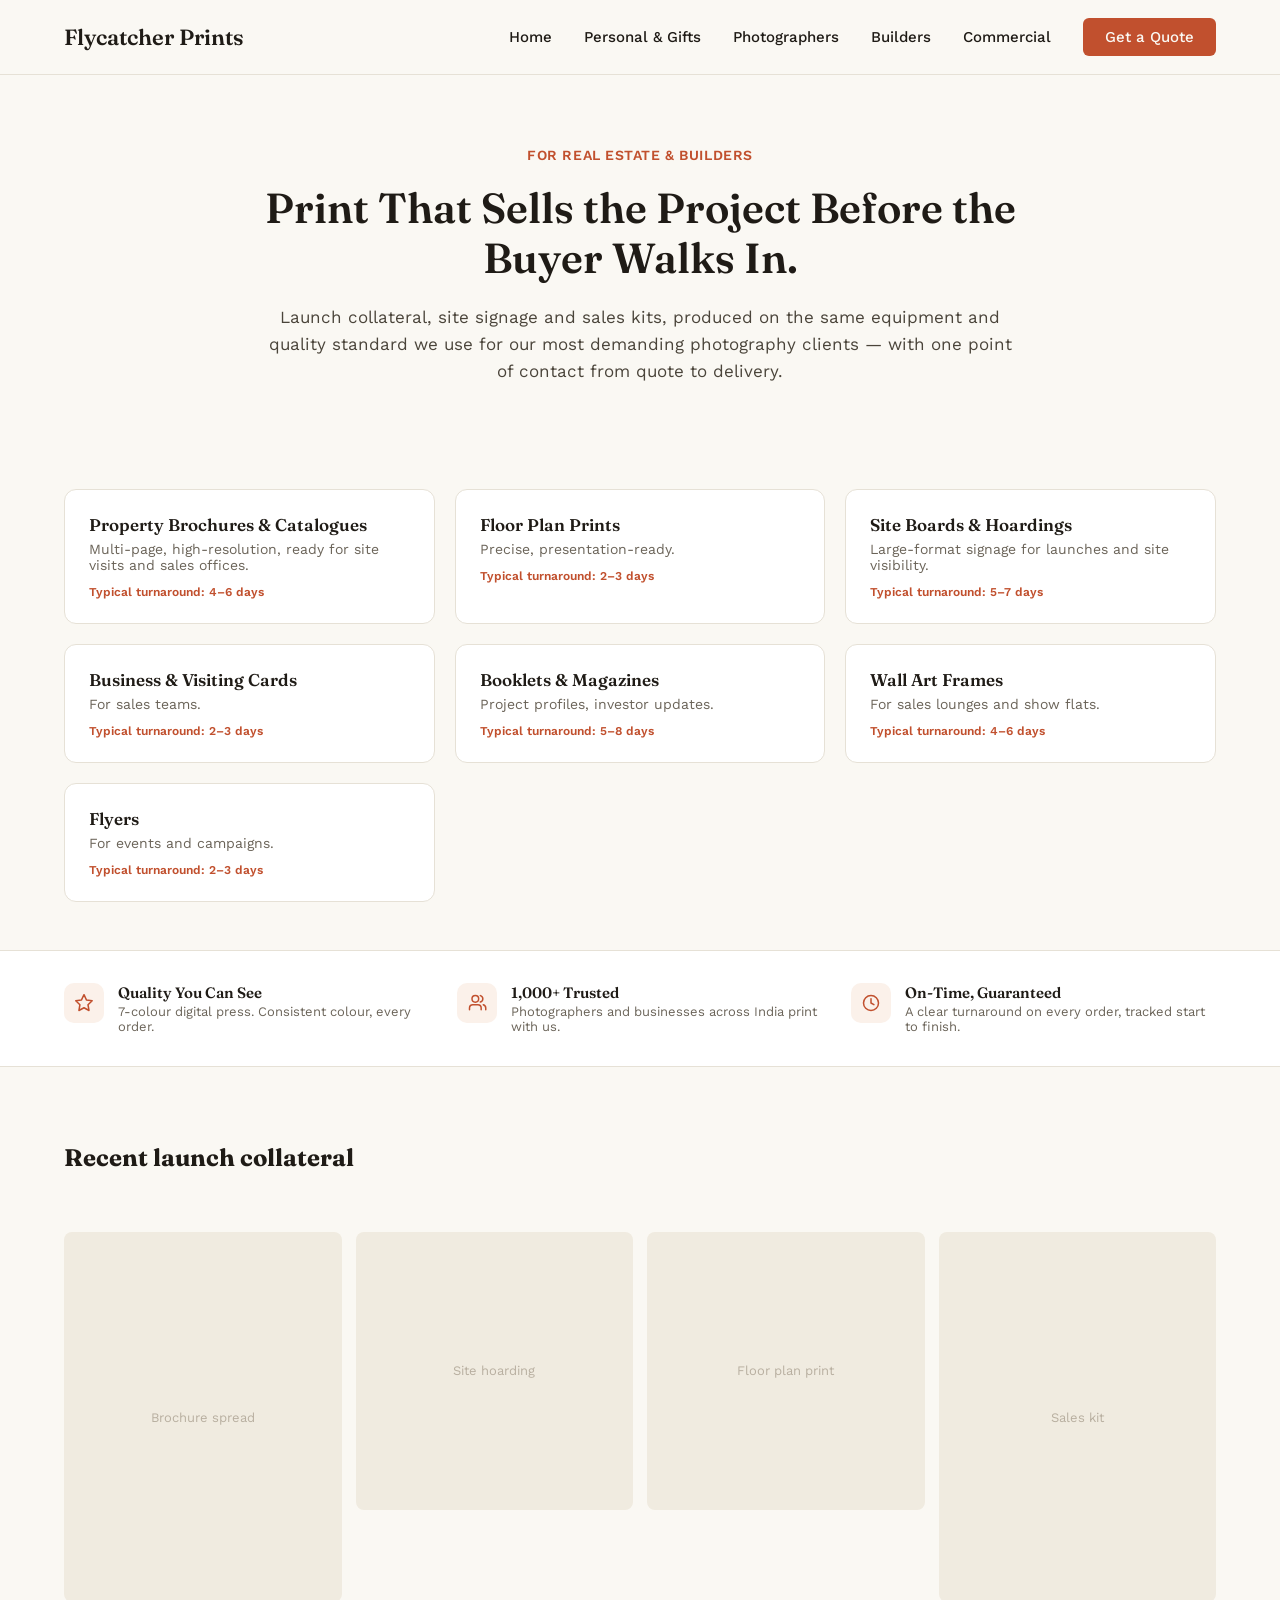
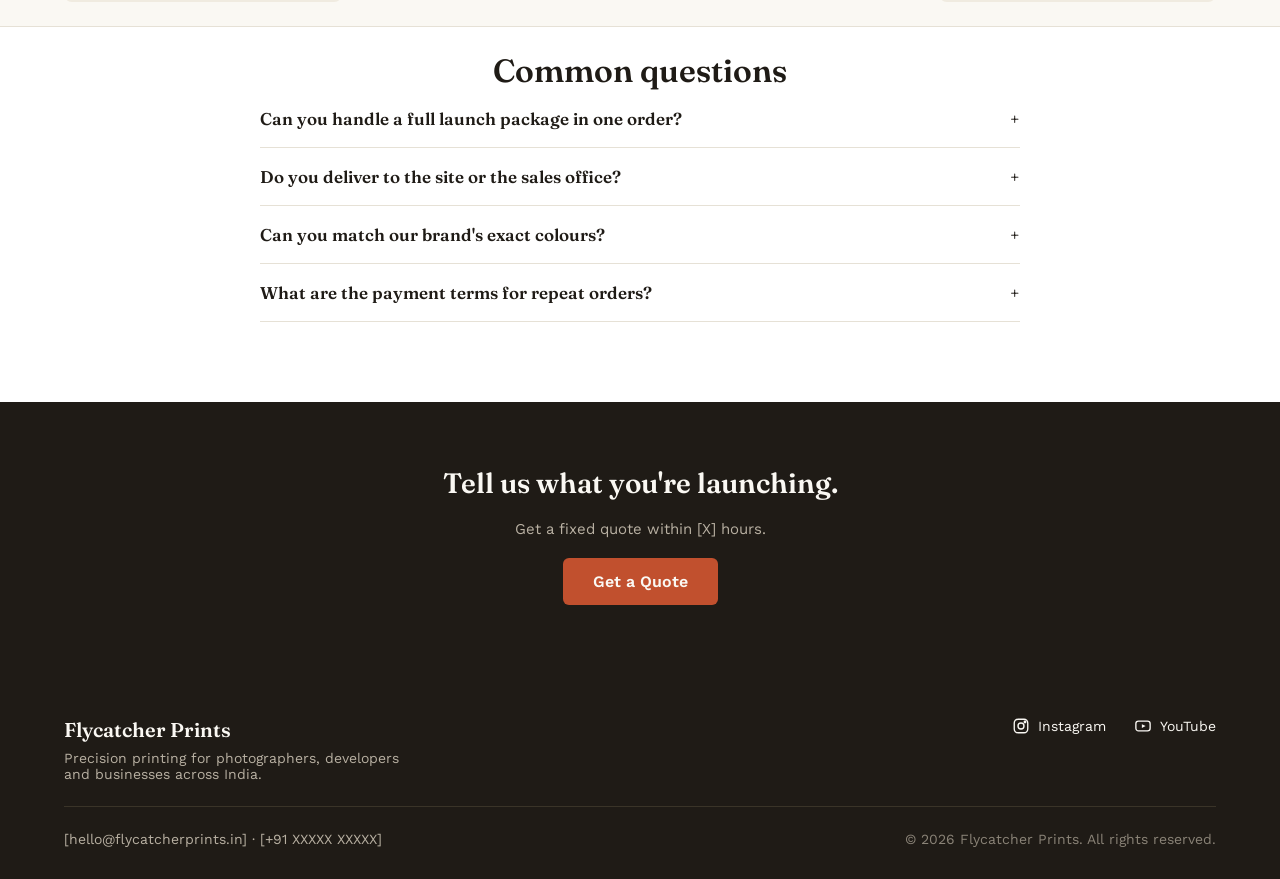
==== builders.html @ 0218ae72 "Initial commit: Flycatcher Prints website (static HTML/CSS/JS)" ====
<!doctype html>
<html lang="en">
<head>
<meta charset="utf-8">
<meta name="viewport" content="width=device-width, initial-scale=1">
<title>Flycatcher Prints — For Real Estate &amp; Builders</title>
<link rel="stylesheet" href="styles.css">
</head>
<body>

<header class="site-header">
  <a href="index.html" class="logo">Flycatcher Prints</a>
  <nav class="nav">
    <a href="index.html">Home</a>
    <a href="personal.html">Personal &amp; Gifts</a>
    <a href="photographers.html">Photographers</a>
    <a href="builders.html">Builders</a>
    <a href="commercial.html">Commercial</a>
    <a href="quote.html" class="cta">Get a Quote</a>
  </nav>
</header>

<section class="page-hero">
  <div class="page-hero-inner">
    <div class="eyebrow">For Real Estate &amp; Builders</div>
    <h1 class="display">Print That Sells the Project Before the Buyer Walks In.</h1>
    <p>Launch collateral, site signage and sales kits, produced on the same equipment and quality standard we use for our most demanding photography clients — with one point of contact from quote to delivery.</p>
  </div>
</section>

<section class="section-tight">
  <div class="item-grid" style="max-width:1160px;width:100%;">
    <div class="item"><div class="item-title display">Property Brochures &amp; Catalogues</div><div class="item-desc">Multi-page, high-resolution, ready for site visits and sales offices.</div><div class="item-turn">Typical turnaround: 4–6 days</div></div>
    <div class="item"><div class="item-title display">Floor Plan Prints</div><div class="item-desc">Precise, presentation-ready.</div><div class="item-turn">Typical turnaround: 2–3 days</div></div>
    <div class="item"><div class="item-title display">Site Boards &amp; Hoardings</div><div class="item-desc">Large-format signage for launches and site visibility.</div><div class="item-turn">Typical turnaround: 5–7 days</div></div>
    <div class="item"><div class="item-title display">Business &amp; Visiting Cards</div><div class="item-desc">For sales teams.</div><div class="item-turn">Typical turnaround: 2–3 days</div></div>
    <div class="item"><div class="item-title display">Booklets &amp; Magazines</div><div class="item-desc">Project profiles, investor updates.</div><div class="item-turn">Typical turnaround: 5–8 days</div></div>
    <div class="item"><div class="item-title display">Wall Art Frames</div><div class="item-desc">For sales lounges and show flats.</div><div class="item-turn">Typical turnaround: 4–6 days</div></div>
    <div class="item"><div class="item-title display">Flyers</div><div class="item-desc">For events and campaigns.</div><div class="item-turn">Typical turnaround: 2–3 days</div></div>
  </div>
</section>

<section class="trust-badges" style="margin-top:24px;">
  <div class="container trust-grid">
    <div class="badge">
      <div class="badge-icon"><svg width="20" height="20" viewBox="0 0 24 24" fill="none" stroke="currentColor" stroke-width="1.8" stroke-linecap="round" stroke-linejoin="round"><path d="M12 2l2.9 6.3 6.9.9-5 4.9 1.2 6.9L12 17.7 5.9 21l1.2-6.9-5-4.9 6.9-.9L12 2z"/></svg></div>
      <div><div class="badge-title display">Quality You Can See</div><div class="badge-desc">7-colour digital press. Consistent colour, every order.</div></div>
    </div>
    <div class="badge">
      <div class="badge-icon"><svg width="20" height="20" viewBox="0 0 24 24" fill="none" stroke="currentColor" stroke-width="1.8" stroke-linecap="round" stroke-linejoin="round"><path d="M17 20v-2a4 4 0 0 0-4-4H7a4 4 0 0 0-4 4v2"/><circle cx="10" cy="7" r="4"/><path d="M22.5 20v-2a4 4 0 0 0-3-3.87"/><path d="M16 3.13a4 4 0 0 1 0 7.75"/></svg></div>
      <div><div class="badge-title display">1,000+ Trusted</div><div class="badge-desc">Photographers and businesses across India print with us.</div></div>
    </div>
    <div class="badge">
      <div class="badge-icon"><svg width="20" height="20" viewBox="0 0 24 24" fill="none" stroke="currentColor" stroke-width="1.8" stroke-linecap="round" stroke-linejoin="round"><circle cx="12" cy="12" r="9"/><path d="M12 7v5l3.5 2"/></svg></div>
      <div><div class="badge-title display">On-Time, Guaranteed</div><div class="badge-desc">A clear turnaround on every order, tracked start to finish.</div></div>
    </div>
  </div>
</section>

<section class="section-tight">
  <div class="section-inner">
    <h2 class="display">Recent launch collateral</h2>
    <div class="gallery">
      <div class="gtile tall">Brochure spread</div>
      <div class="gtile square">Site hoarding</div>
      <div class="gtile square">Floor plan print</div>
      <div class="gtile tall">Sales kit</div>
    </div>
  </div>
</section>

<section class="section" style="padding-top:24px;background:var(--surface);border-top:1px solid var(--border);">
  <div class="faq-wrap">
    <h2 class="faq-heading display">Common questions</h2>
    <div class="faq-item">
      <button type="button" class="faq-q">Can you handle a full launch package in one order?<span class="faq-icon">+</span></button>
      <div class="faq-a">Yes — brochures, site boards, business cards and wall art can go through as one coordinated order with a single delivery date.</div>
    </div>
    <div class="faq-item">
      <button type="button" class="faq-q">Do you deliver to the site or the sales office?<span class="faq-icon">+</span></button>
      <div class="faq-a">Either — tell us the delivery address on your quote and we'll confirm timing against it.</div>
    </div>
    <div class="faq-item">
      <button type="button" class="faq-q">Can you match our brand's exact colours?<span class="faq-icon">+</span></button>
      <div class="faq-a">We proof critical jobs before the full run so colour and finish are agreed before printing starts.</div>
    </div>
    <div class="faq-item">
      <button type="button" class="faq-q">What are the payment terms for repeat orders?<span class="faq-icon">+</span></button>
      <div class="faq-a">Terms are agreed per account — get in touch and we'll set these up for your launch schedule.</div>
    </div>
  </div>
</section>

<section class="closing-cta">
  <h2 class="display">Tell us what you're launching.</h2>
  <p>Get a fixed quote within [X] hours.</p>
  <a href="quote.html" class="btn btn-lg">Get a Quote</a>
</section>

<footer class="site-footer">
  <div class="footer-top">
    <div class="footer-brand">
      <div class="footer-brand-name">Flycatcher Prints</div>
      <div class="footer-tagline">Precision printing for photographers, developers and businesses across India.</div>
    </div>
    <div class="footer-links">
      <a href="#" aria-label="Instagram" class="footer-link"><svg width="18" height="18" viewBox="0 0 24 24" fill="none" stroke="currentColor" stroke-width="1.8"><rect x="3" y="3" width="18" height="18" rx="5"/><circle cx="12" cy="12" r="4"/><circle cx="17.3" cy="6.7" r="1"/></svg>Instagram</a>
      <a href="#" aria-label="YouTube" class="footer-link"><svg width="18" height="18" viewBox="0 0 24 24" fill="none" stroke="currentColor" stroke-width="1.8"><rect x="2.5" y="5.5" width="19" height="13" rx="3.5"/><path d="M10.5 9.5l5 2.5-5 2.5z" fill="currentColor" stroke="none"/></svg>YouTube</a>
    </div>
  </div>
  <div class="footer-rule"></div>
  <div class="footer-bottom">
    <div class="footer-contact">[hello@flycatcherprints.in] &middot; [+91 XXXXX XXXXX]</div>
    <div class="footer-copy">&copy; 2026 Flycatcher Prints. All rights reserved.</div>
  </div>
</footer>

<script src="script.js"></script>
</body>
</html>
---- styles.css ----
@import url('https://fonts.googleapis.com/css2?family=Fraunces:opsz,wght@9..144,300;9..144,600&family=Work+Sans:wght@400;500;600&display=swap');

:root {
  --bg: #FAF8F3;
  --surface: #FFFFFF;
  --text: #1F1B16;
  --muted: #6B6459;
  --muted-2: #8A8377;
  --border: #E6E1D6;
  --accent: #C1502E;
  --accent-dark: #973D22;
  --accent-tint: #FBF1EA;
  --accent-tint-border: #E9C9B6;
  --footer-bg: #1F1B16;
  --footer-muted: #B8B0A2;
  --footer-border: #3A3428;
  --gallery-tile: #F0EBE0;
  --gallery-tile-text: #B8AFA0;
}

* { box-sizing: border-box; }

body {
  margin: 0;
  background: var(--bg);
  font-family: 'Work Sans', sans-serif;
  color: var(--text);
}

a { text-decoration: none; }

.display { font-family: 'Fraunces', serif; }

.container { max-width: 1160px; margin: 0 auto; }

/* Header */
.site-header {
  width: 100%;
  padding: 18px 64px;
  display: flex;
  align-items: center;
  justify-content: space-between;
  background: var(--bg);
  border-bottom: 1px solid var(--border);
  flex-wrap: wrap;
  gap: 16px;
}
.logo {
  font-family: 'Fraunces', serif;
  font-size: 22px;
  font-weight: 600;
  color: var(--text);
}
.nav { display: flex; align-items: center; gap: 32px; flex-wrap: wrap; }
.nav a { color: var(--text); font-size: 15px; font-weight: 500; }
.nav a:hover { color: var(--accent); }
.btn, .cta {
  display: inline-block;
  background: var(--accent);
  color: var(--bg) !important;
  padding: 10px 22px;
  border-radius: 6px;
  font-weight: 600;
  font-size: 15px;
  border: none;
  cursor: pointer;
}
.btn:hover, .cta:hover { background: var(--accent-dark); }
.btn-lg { padding: 14px 30px; font-size: 16px; }

/* Hero */
.hero {
  padding: 96px 64px 80px;
  display: flex;
  justify-content: center;
  text-align: center;
}
.hero-inner { max-width: 720px; display: flex; flex-direction: column; align-items: center; gap: 24px; }
.hero h1 { margin: 0; font-size: 52px; font-weight: 600; color: var(--text); line-height: 1.15; }
.hero p { margin: 0; font-size: 18px; color: #4A443A; line-height: 1.6; }

.page-hero { padding: 72px 64px 48px; display: flex; justify-content: center; text-align: center; }
.page-hero-inner { max-width: 760px; display: flex; flex-direction: column; align-items: center; gap: 20px; }
.eyebrow { color: var(--accent); font-weight: 600; font-size: 14px; letter-spacing: 0.04em; text-transform: uppercase; }
.page-hero h1 { margin: 0; font-size: 42px; font-weight: 600; color: var(--text); line-height: 1.2; }
.page-hero p { margin: 0; font-size: 17px; color: #4A443A; line-height: 1.6; }

/* Trust badges */
.trust-badges {
  padding: 32px 64px;
  background: var(--surface);
  border-top: 1px solid var(--border);
  border-bottom: 1px solid var(--border);
}
.trust-grid { display: grid; grid-template-columns: repeat(3, minmax(0, 1fr)); gap: 28px; }
.badge { display: flex; align-items: flex-start; gap: 14px; }
.badge-icon {
  flex: 0 0 auto; width: 40px; height: 40px; border-radius: 10px;
  background: var(--accent-tint); display: flex; align-items: center; justify-content: center; color: var(--accent);
}
.badge-title { font-size: 15px; font-weight: 600; color: var(--text); }
.badge-desc { font-size: 13px; color: var(--muted); margin-top: 2px; }

/* Returning customer strip */
.returning-strip {
  padding: 18px 64px;
  background: var(--accent-tint);
  display: flex;
  justify-content: center;
}
.returning-inner {
  display: flex; align-items: center; justify-content: space-between; flex-wrap: wrap; gap: 12px;
}
.returning-inner p { margin: 0; font-size: 14px; color: var(--accent-dark); }
.returning-inner a { font-size: 14px; font-weight: 600; color: var(--accent-dark); border-bottom: 1px solid var(--accent-dark); }

/* Section */
.section { padding: 80px 64px; display: flex; justify-content: center; }
.section-tight { padding: 56px 64px 24px; display: flex; justify-content: center; }
.section h2 { margin: 0; font-size: 32px; font-weight: 600; color: var(--text); text-align: center; }
.section-inner { max-width: 1160px; width: 100%; display: flex; flex-direction: column; gap: 40px; }

/* Cards (who we print for) */
.card-grid { display: grid; grid-template-columns: repeat(4, minmax(0, 1fr)); gap: 20px; }
.card {
  background: var(--surface); border: 1px solid var(--border); border-radius: 12px;
  padding: 28px; display: flex; flex-direction: column; gap: 12px; transition: border-color .15s;
}
.card:hover { border-color: var(--accent); }
.card-title { font-size: 19px; font-weight: 600; color: var(--text); }
.card-desc { color: var(--muted); font-size: 14px; line-height: 1.5; }
.card-link { color: var(--accent); font-size: 14px; font-weight: 600; }

/* Product items */
.item-grid { display: grid; grid-template-columns: repeat(3, minmax(0, 1fr)); gap: 20px; }
.item-grid.cols-4 { grid-template-columns: repeat(4, minmax(0, 1fr)); }
.item {
  background: var(--surface); border: 1px solid var(--border); border-radius: 12px;
  padding: 24px; display: flex; flex-direction: column; gap: 6px;
}
.item-title { font-size: 17px; font-weight: 600; color: var(--text); }
.item-desc { font-size: 14px; color: var(--muted); }
.item-turn { font-size: 12px; color: var(--accent); font-weight: 600; margin-top: 6px; }

/* Chips */
.chip-row { display: flex; flex-wrap: wrap; gap: 10px; }
.chip { border: 1px solid var(--border); border-radius: 20px; padding: 8px 18px; font-size: 14px; color: #4A443A; background: var(--surface); }
.chip-note { font-size: 13px; color: var(--gallery-tile-text); }

/* Gallery */
.gallery { display: grid; grid-template-columns: repeat(4, minmax(0, 1fr)); gap: 14px; }
.gtile {
  background: var(--gallery-tile); border-radius: 8px; display: flex; align-items: center; justify-content: center;
  color: var(--gallery-tile-text); font-size: 13px;
}
.gtile.tall { aspect-ratio: 3/4; }
.gtile.square { aspect-ratio: 1; }

/* FAQ */
.faq-wrap { max-width: 760px; width: 100%; display: flex; flex-direction: column; }
.faq-heading { margin: 32px 0 8px; font-size: 22px; font-weight: 600; color: var(--text); }
.faq-item { border-bottom: 1px solid var(--border); }
.faq-q {
  font-family: 'Fraunces', serif; font-size: 17px; font-weight: 600; color: var(--text);
  display: flex; justify-content: space-between; align-items: center; cursor: pointer;
  width: 100%; background: none; border: none; text-align: left; padding: 18px 0;
}
.faq-a { font-size: 14px; color: var(--muted); line-height: 1.6; padding: 0 0 18px 0; display: none; }
.faq-item.open .faq-a { display: block; }

/* Closing CTA */
.closing-cta {
  padding: 64px; background: var(--footer-bg); display: flex; flex-direction: column;
  align-items: center; gap: 20px; text-align: center;
}
.closing-cta h2 { margin: 0; font-size: 28px; font-weight: 600; color: var(--bg); }
.closing-cta p { margin: 0; color: var(--footer-muted); font-size: 15px; }

/* Footer */
.site-footer { padding: 48px 64px 32px; background: var(--footer-bg); display: flex; flex-direction: column; gap: 24px; }
.footer-top { display: flex; justify-content: space-between; align-items: flex-start; flex-wrap: wrap; gap: 24px; }
.footer-brand { display: flex; flex-direction: column; gap: 8px; max-width: 360px; }
.footer-brand-name { font-family: 'Fraunces', serif; font-size: 20px; font-weight: 600; color: var(--bg); }
.footer-tagline { color: var(--footer-muted); font-size: 14px; }
.footer-links { display: flex; gap: 28px; }
.footer-link { color: var(--bg); font-size: 14px; display: flex; align-items: center; gap: 8px; }
.footer-link:hover { color: #E6C9B8; }
.footer-rule { height: 1px; background: var(--footer-border); }
.footer-bottom { display: flex; justify-content: space-between; flex-wrap: wrap; gap: 12px; }
.footer-contact { color: var(--footer-muted); font-size: 14px; }
.footer-copy { color: var(--muted-2); font-size: 14px; }

/* Quote form */
.quote-wrap { padding: 64px; display: flex; justify-content: center; }
.quote-inner { max-width: 640px; width: 100%; display: flex; flex-direction: column; gap: 28px; }
.quote-head { display: flex; flex-direction: column; gap: 10px; text-align: center; }
.quote-head h1 { margin: 0; font-size: 34px; font-weight: 600; color: var(--text); }
.quote-head p { margin: 0; color: var(--muted); font-size: 15px; }

.steps {
  display: grid; grid-template-columns: repeat(4, minmax(0, 1fr)); gap: 12px;
  background: var(--surface); border: 1px solid var(--border); border-radius: 12px; padding: 24px 20px;
}
.step { display: flex; flex-direction: column; gap: 6px; align-items: center; text-align: center; }
.step-num {
  width: 32px; height: 32px; border-radius: 50%; background: var(--accent); color: var(--bg);
  display: flex; align-items: center; justify-content: center; font-family: 'Fraunces', serif; font-weight: 600; font-size: 15px;
}
.step-title { font-size: 12px; color: var(--text); font-weight: 600; }
.step-desc { font-size: 11px; color: var(--muted-2); }

.form-card { display: flex; flex-direction: column; gap: 18px; background: var(--surface); border: 1px solid var(--border); border-radius: 12px; padding: 32px; }
.field { display: flex; flex-direction: column; gap: 6px; }
.field-row { display: grid; grid-template-columns: repeat(2, minmax(0, 1fr)); gap: 16px; }
.label { font-size: 13px; font-weight: 600; color: var(--text); }
.input, select.input, textarea.input {
  font-family: 'Work Sans', sans-serif; font-size: 15px; color: var(--text); background: var(--surface);
  border: 1px solid #D9D2C4; border-radius: 6px; padding: 11px 14px; width: 100%;
}
.input:focus { outline: 2px solid var(--accent); outline-offset: 1px; }
textarea.input { resize: vertical; min-height: 90px; }

.price-box {
  background: var(--accent-tint); border: 1px solid var(--accent-tint-border); border-radius: 8px;
  padding: 14px 16px; display: none; flex-direction: column; gap: 2px;
}
.price-box.show { display: flex; }
.price-box .price-value { font-size: 13px; color: var(--accent-dark); font-weight: 600; }
.price-box .price-note { font-size: 12px; color: #B08066; }

.confirmation {
  display: none; flex-direction: column; gap: 12px; align-items: center; text-align: center;
  background: var(--surface); border: 1px solid var(--border); border-radius: 12px; padding: 48px 32px;
}
.confirmation.show { display: flex; }
.confirmation h2 { font-size: 22px; font-weight: 600; color: var(--text); margin: 0; }
.confirmation p { margin: 0; color: var(--muted); font-size: 15px; max-width: 380px; }

@media (max-width: 900px) {
  .card-grid { grid-template-columns: repeat(2, minmax(0, 1fr)); }
  .item-grid, .item-grid.cols-4 { grid-template-columns: repeat(2, minmax(0, 1fr)); }
  .gallery { grid-template-columns: repeat(2, minmax(0, 1fr)); }
  .trust-grid { grid-template-columns: 1fr; }
  .steps { grid-template-columns: repeat(2, minmax(0, 1fr)); }
  .field-row { grid-template-columns: 1fr; }
  .hero h1, .page-hero h1 { font-size: 32px; }
}
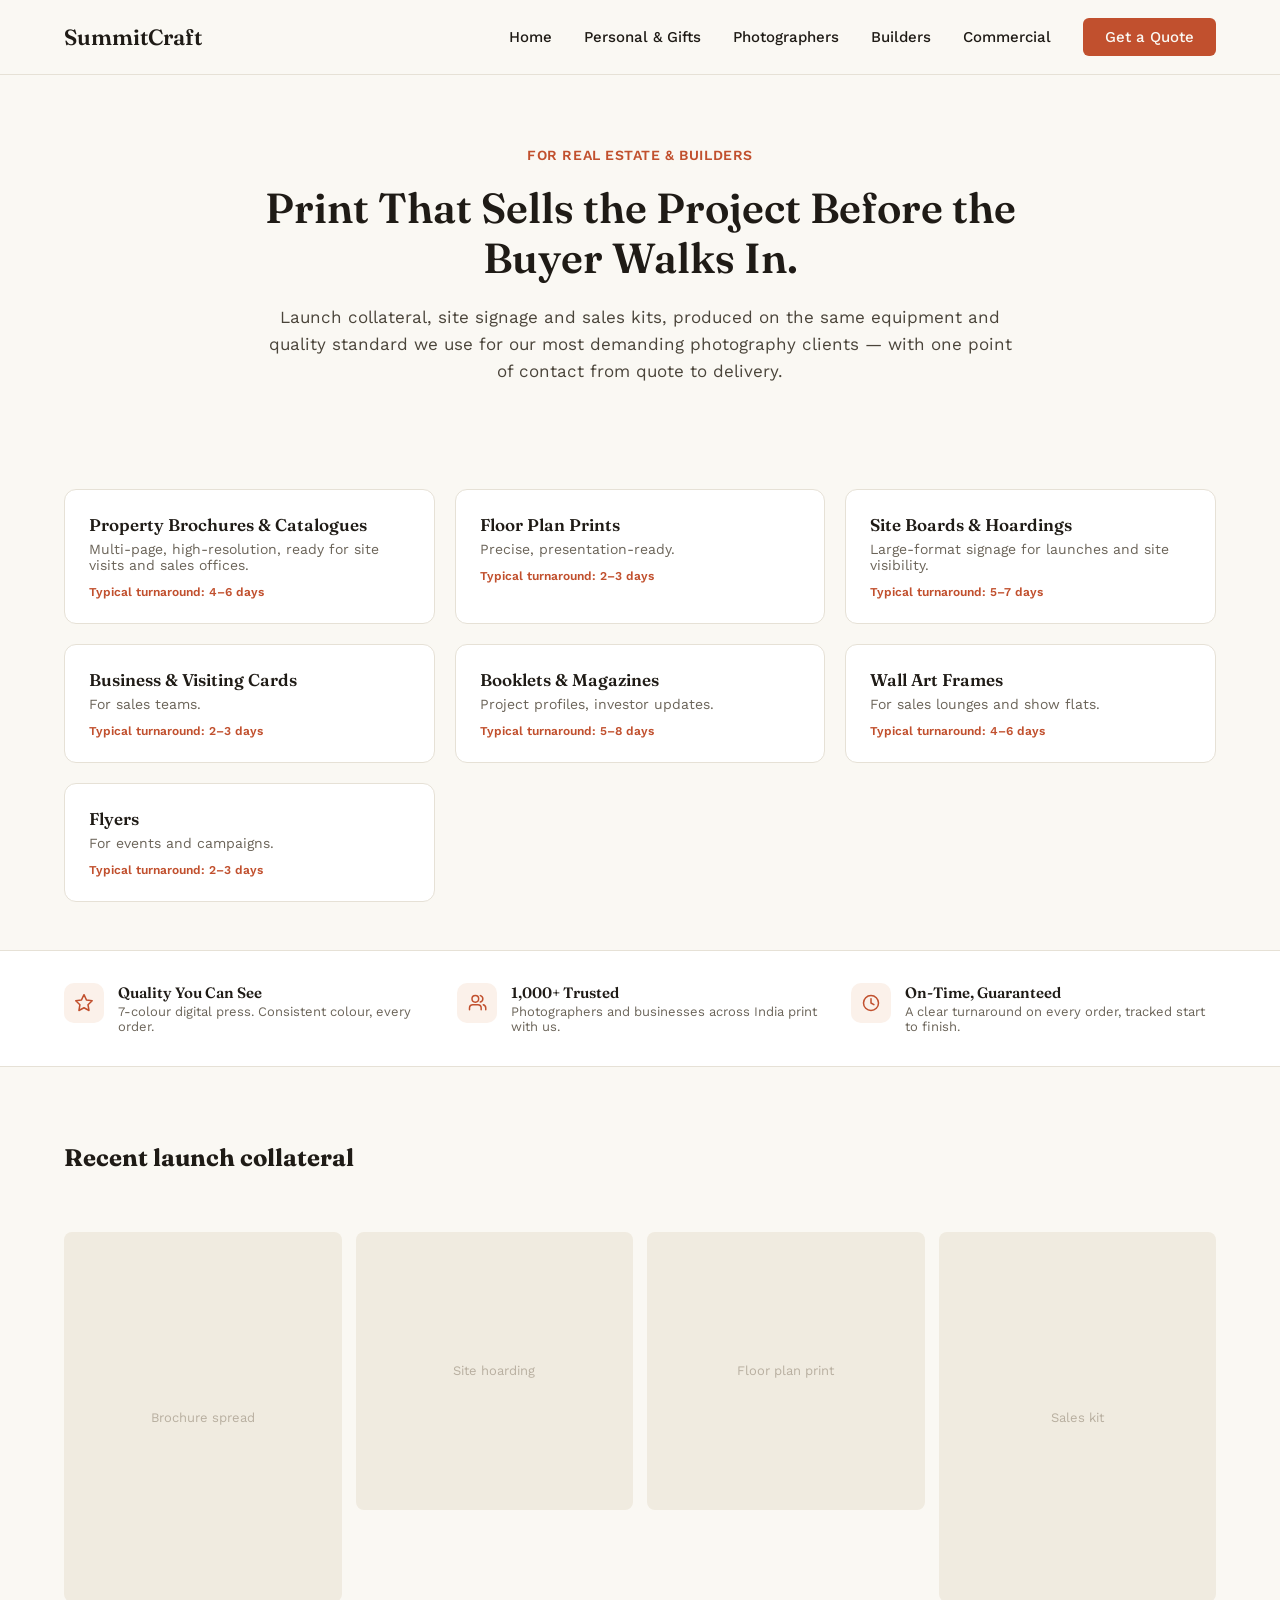
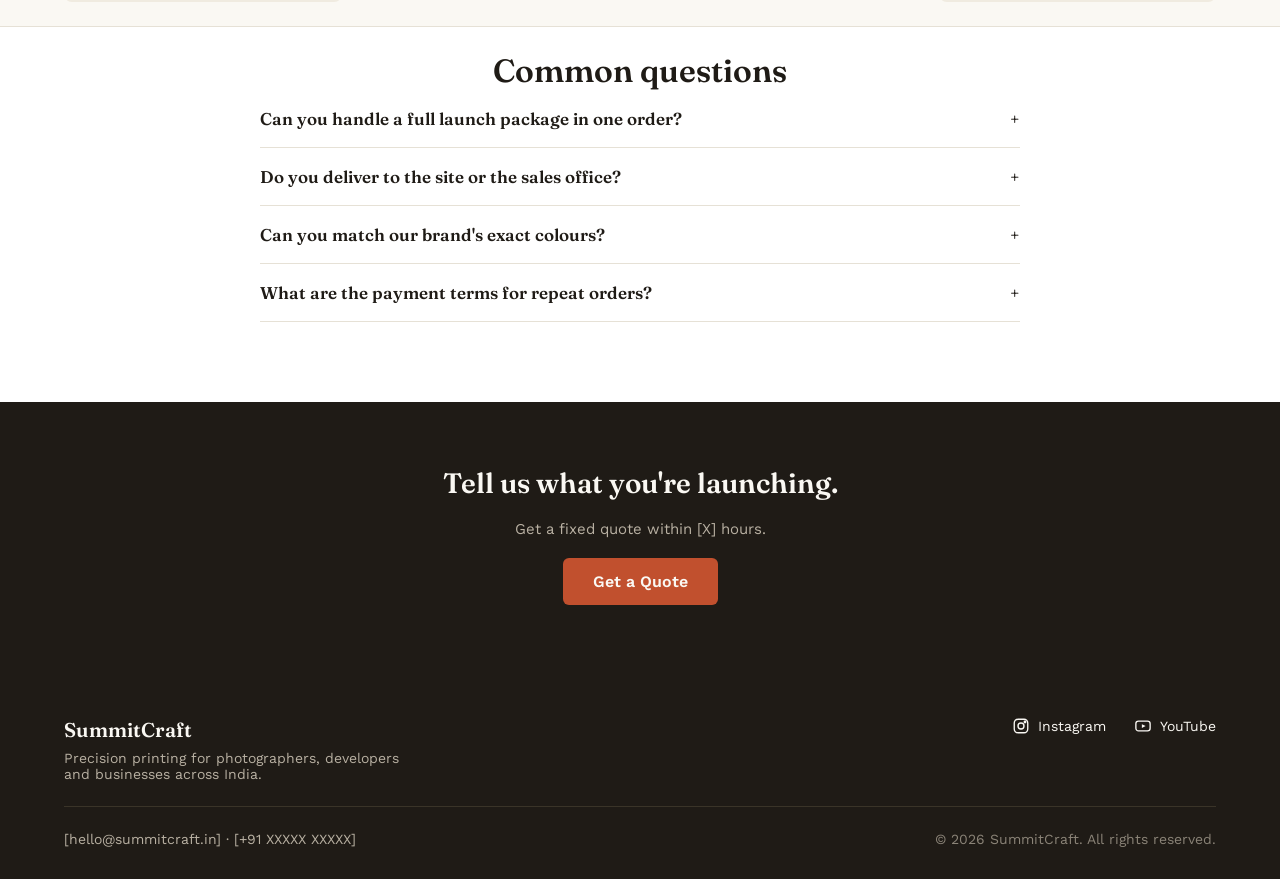
==== commit 305e88f2: "Rename site from Flycatcher Prints to SummitCraft Update the logo, page titles, footer brand, copyri" ====
--- a/builders.html
+++ b/builders.html
@@ -3,13 +3,13 @@
 <head>
 <meta charset="utf-8">
 <meta name="viewport" content="width=device-width, initial-scale=1">
-<title>Flycatcher Prints — For Real Estate &amp; Builders</title>
+<title>SummitCraft — For Real Estate &amp; Builders</title>
 <link rel="stylesheet" href="styles.css">
 </head>
 <body>
 
 <header class="site-header">
-  <a href="index.html" class="logo">Flycatcher Prints</a>
+  <a href="index.html" class="logo">SummitCraft</a>
   <nav class="nav">
     <a href="index.html">Home</a>
     <a href="personal.html">Personal &amp; Gifts</a>
@@ -100,7 +100,7 @@
 <footer class="site-footer">
   <div class="footer-top">
     <div class="footer-brand">
-      <div class="footer-brand-name">Flycatcher Prints</div>
+      <div class="footer-brand-name">SummitCraft</div>
       <div class="footer-tagline">Precision printing for photographers, developers and businesses across India.</div>
     </div>
     <div class="footer-links">
@@ -110,8 +110,8 @@
   </div>
   <div class="footer-rule"></div>
   <div class="footer-bottom">
-    <div class="footer-contact">[hello@flycatcherprints.in] &middot; [+91 XXXXX XXXXX]</div>
-    <div class="footer-copy">&copy; 2026 Flycatcher Prints. All rights reserved.</div>
+    <div class="footer-contact">[hello@summitcraft.in] &middot; [+91 XXXXX XXXXX]</div>
+    <div class="footer-copy">&copy; 2026 SummitCraft. All rights reserved.</div>
   </div>
 </footer>
 
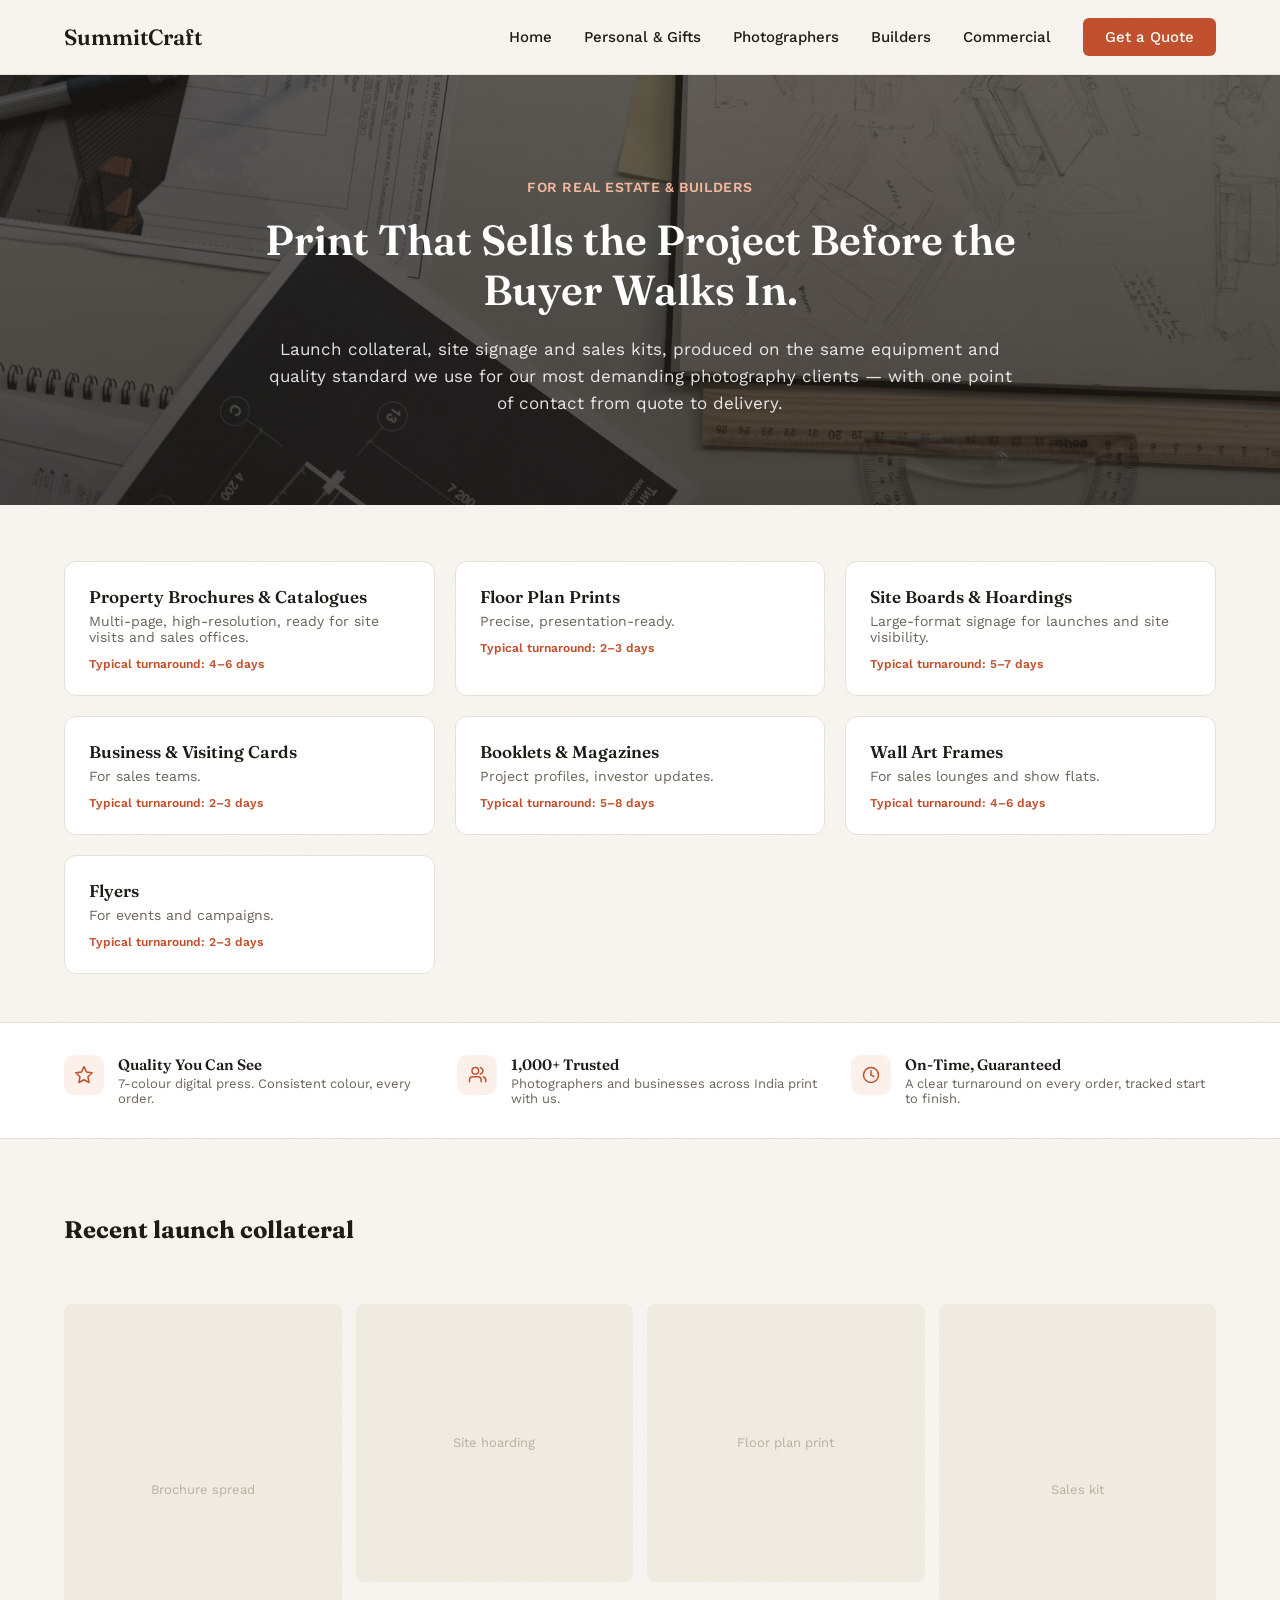
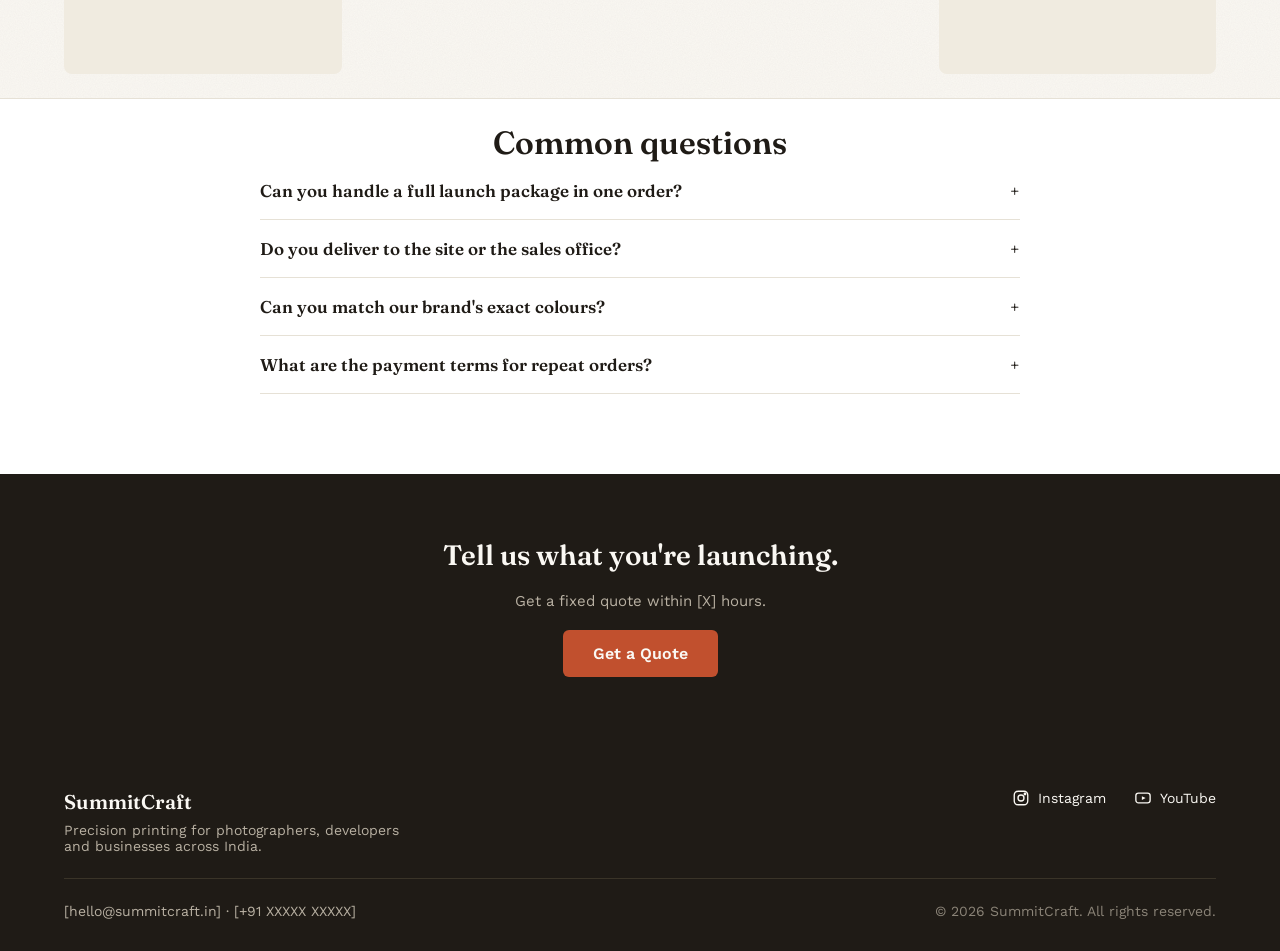
==== commit fa365809: "Add photo banners to page heroes Each page hero now uses a darkened background photo from images/ (f" ====
--- a/builders.html
+++ b/builders.html
@@ -20,7 +20,7 @@
   </nav>
 </header>
 
-<section class="page-hero">
+<section class="page-hero hero-photo" style="--hero-img: url('images/builders-hero.jpg');">
   <div class="page-hero-inner">
     <div class="eyebrow">For Real Estate &amp; Builders</div>
     <h1 class="display">Print That Sells the Project Before the Buyer Walks In.</h1>
--- a/styles.css
+++ b/styles.css
@@ -22,7 +22,7 @@
 
 body {
   margin: 0;
-  background: var(--bg);
+  background: var(--bg) url('images/paper-texture.svg');
   font-family: 'Work Sans', sans-serif;
   color: var(--text);
 }
@@ -40,7 +40,7 @@
   display: flex;
   align-items: center;
   justify-content: space-between;
-  background: var(--bg);
+  background: transparent;
   border-bottom: 1px solid var(--border);
   flex-wrap: wrap;
   gap: 16px;
@@ -85,6 +85,18 @@
 .page-hero h1 { margin: 0; font-size: 42px; font-weight: 600; color: var(--text); line-height: 1.2; }
 .page-hero p { margin: 0; font-size: 17px; color: #4A443A; line-height: 1.6; }
 
+/* Photo backgrounds on hero banners — each page sets --hero-img; photos live in images/ */
+.hero-photo {
+  background:
+    linear-gradient(rgba(31, 27, 22, 0.62), rgba(31, 27, 22, 0.74)),
+    var(--hero-img) center / cover no-repeat;
+  background-color: var(--footer-bg);
+}
+.page-hero.hero-photo { padding: 104px 64px 88px; }
+.hero-photo h1 { color: #FFFFFF; }
+.hero-photo p { color: rgba(255, 255, 255, 0.88); }
+.hero-photo .eyebrow { color: #F2B79C; }
+
 /* Trust badges */
 .trust-badges {
   padding: 32px 64px;
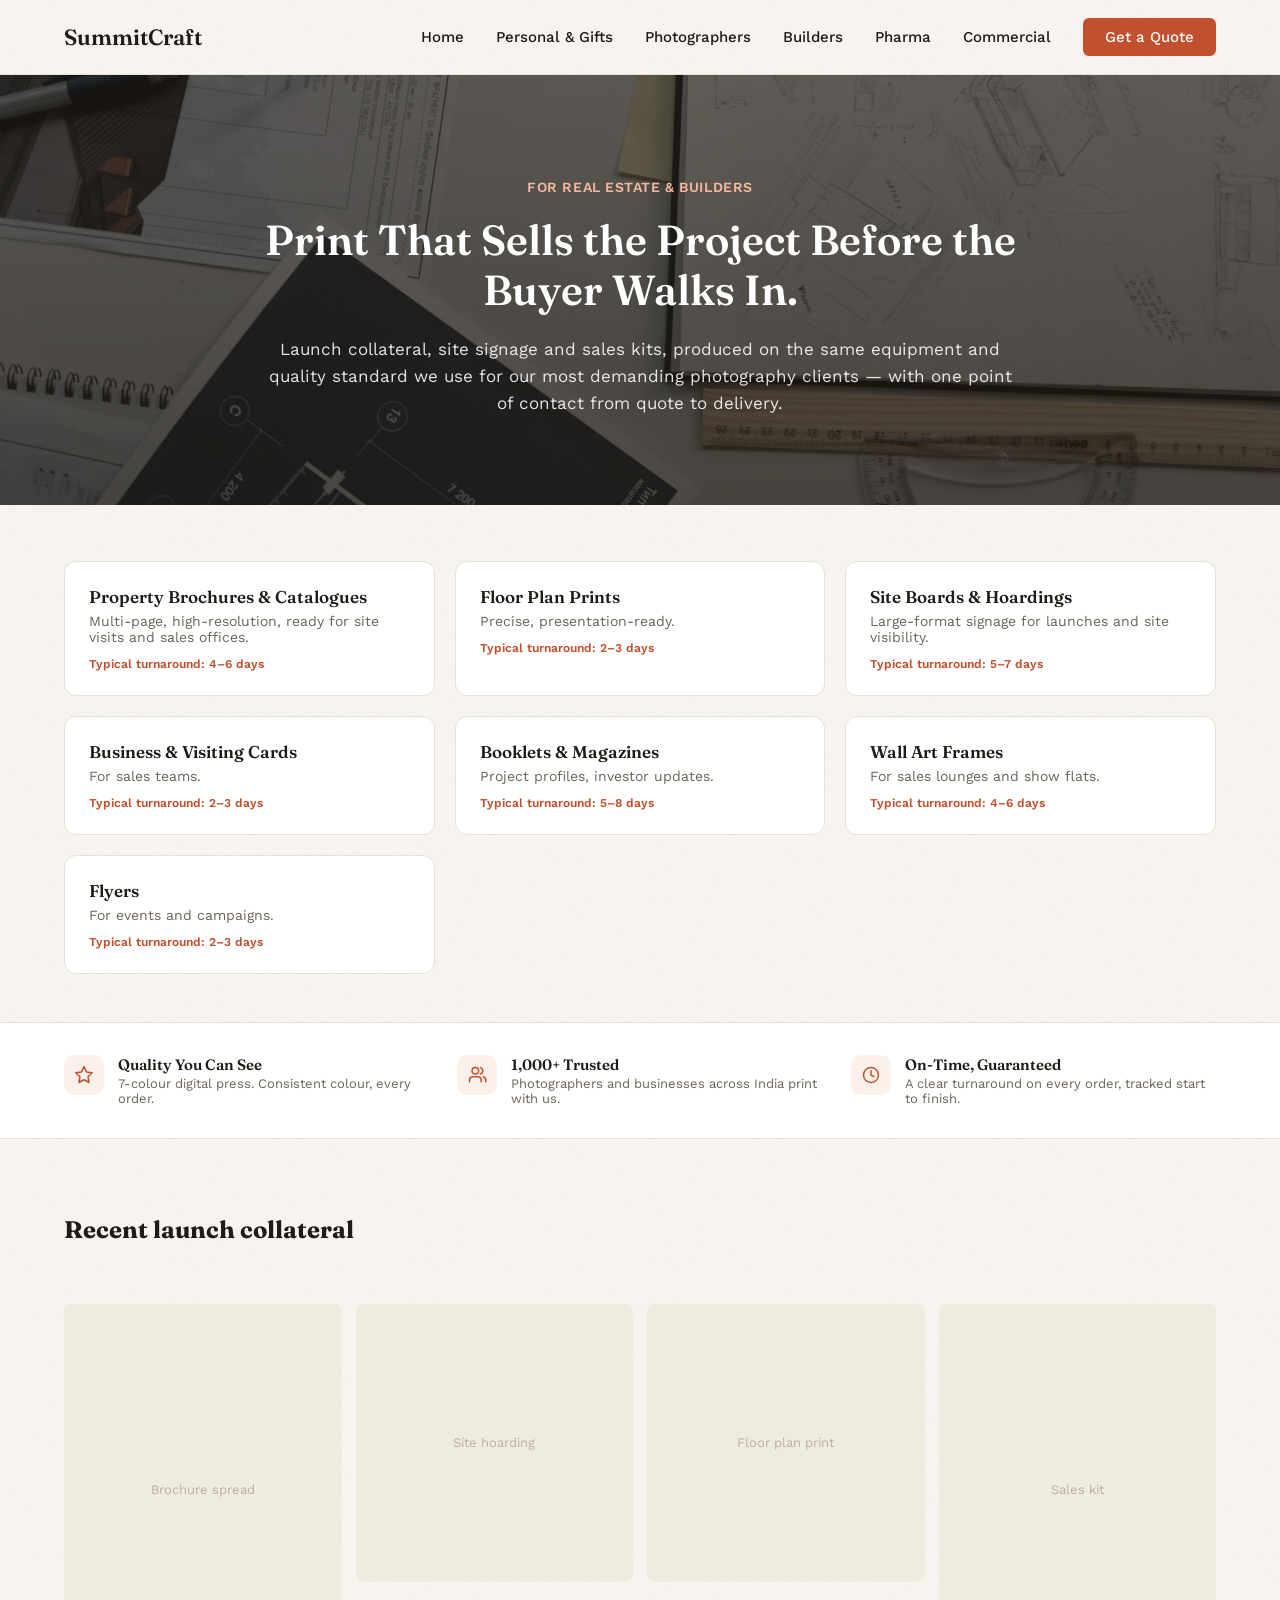
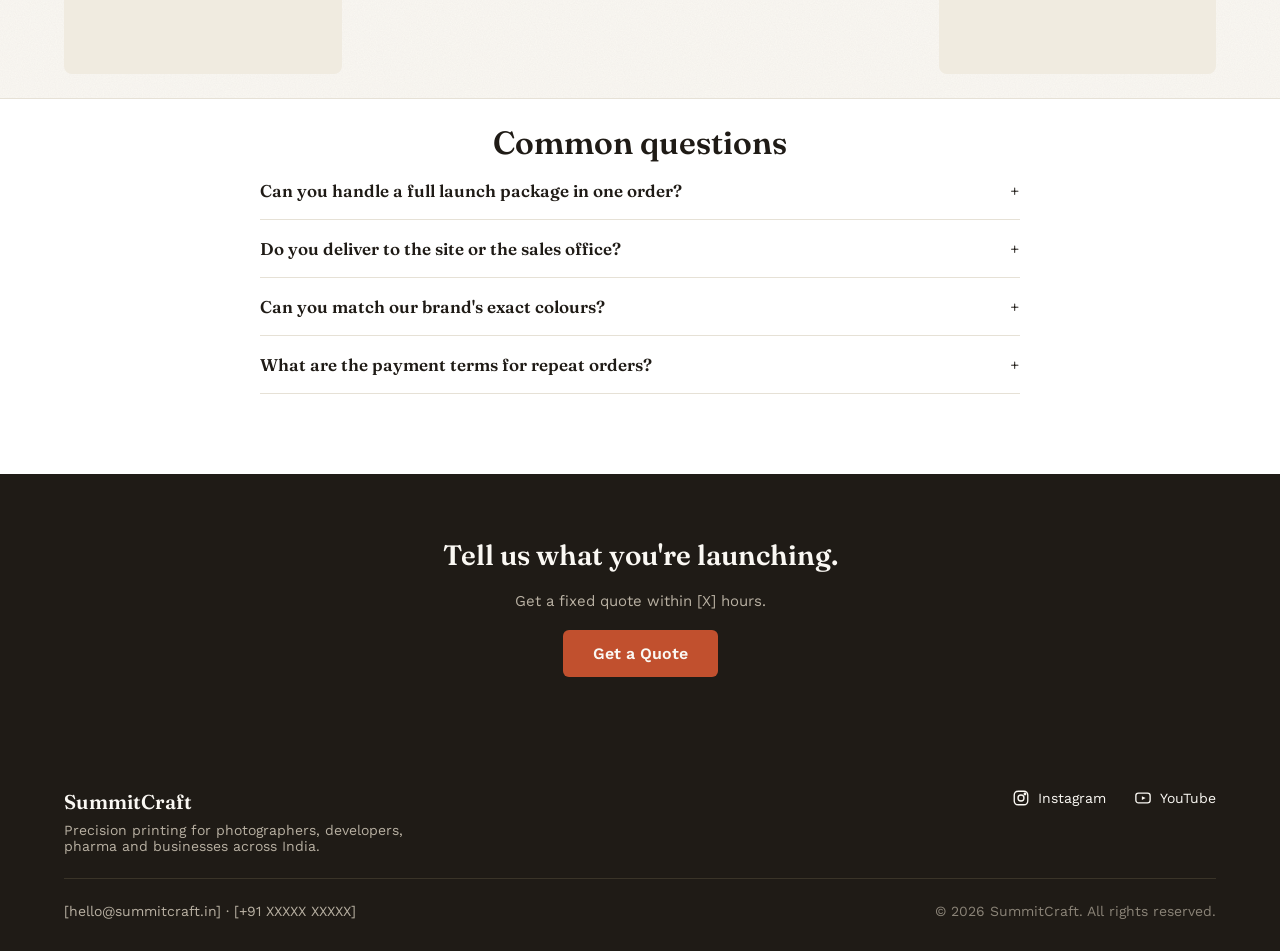
==== commit 48a195ff: "Add Pharma Manufacturers page New pharma.html (cartons, package inserts, labels, batch/barcode print" ====
--- a/builders.html
+++ b/builders.html
@@ -15,6 +15,7 @@
     <a href="personal.html">Personal &amp; Gifts</a>
     <a href="photographers.html">Photographers</a>
     <a href="builders.html">Builders</a>
+    <a href="pharma.html">Pharma</a>
     <a href="commercial.html">Commercial</a>
     <a href="quote.html" class="cta">Get a Quote</a>
   </nav>
@@ -101,7 +102,7 @@
   <div class="footer-top">
     <div class="footer-brand">
       <div class="footer-brand-name">SummitCraft</div>
-      <div class="footer-tagline">Precision printing for photographers, developers and businesses across India.</div>
+      <div class="footer-tagline">Precision printing for photographers, developers, pharma and businesses across India.</div>
     </div>
     <div class="footer-links">
       <a href="#" aria-label="Instagram" class="footer-link"><svg width="18" height="18" viewBox="0 0 24 24" fill="none" stroke="currentColor" stroke-width="1.8"><rect x="3" y="3" width="18" height="18" rx="5"/><circle cx="12" cy="12" r="4"/><circle cx="17.3" cy="6.7" r="1"/></svg>Instagram</a>
--- a/styles.css
+++ b/styles.css
@@ -133,7 +133,7 @@
 .section-inner { max-width: 1160px; width: 100%; display: flex; flex-direction: column; gap: 40px; }
 
 /* Cards (who we print for) */
-.card-grid { display: grid; grid-template-columns: repeat(4, minmax(0, 1fr)); gap: 20px; }
+.card-grid { display: grid; grid-template-columns: repeat(3, minmax(0, 1fr)); gap: 20px; }
 .card {
   background: var(--surface); border: 1px solid var(--border); border-radius: 12px;
   padding: 28px; display: flex; flex-direction: column; gap: 12px; transition: border-color .15s;
@@ -220,6 +220,9 @@
 }
 .step-title { font-size: 12px; color: var(--text); font-weight: 600; }
 .step-desc { font-size: 11px; color: var(--muted-2); }
+.steps-lg { gap: 24px; }
+.steps-lg .step-title { font-size: 15px; }
+.steps-lg .step-desc { font-size: 13px; line-height: 1.5; max-width: 220px; }
 
 .form-card { display: flex; flex-direction: column; gap: 18px; background: var(--surface); border: 1px solid var(--border); border-radius: 12px; padding: 32px; }
 .field { display: flex; flex-direction: column; gap: 6px; }
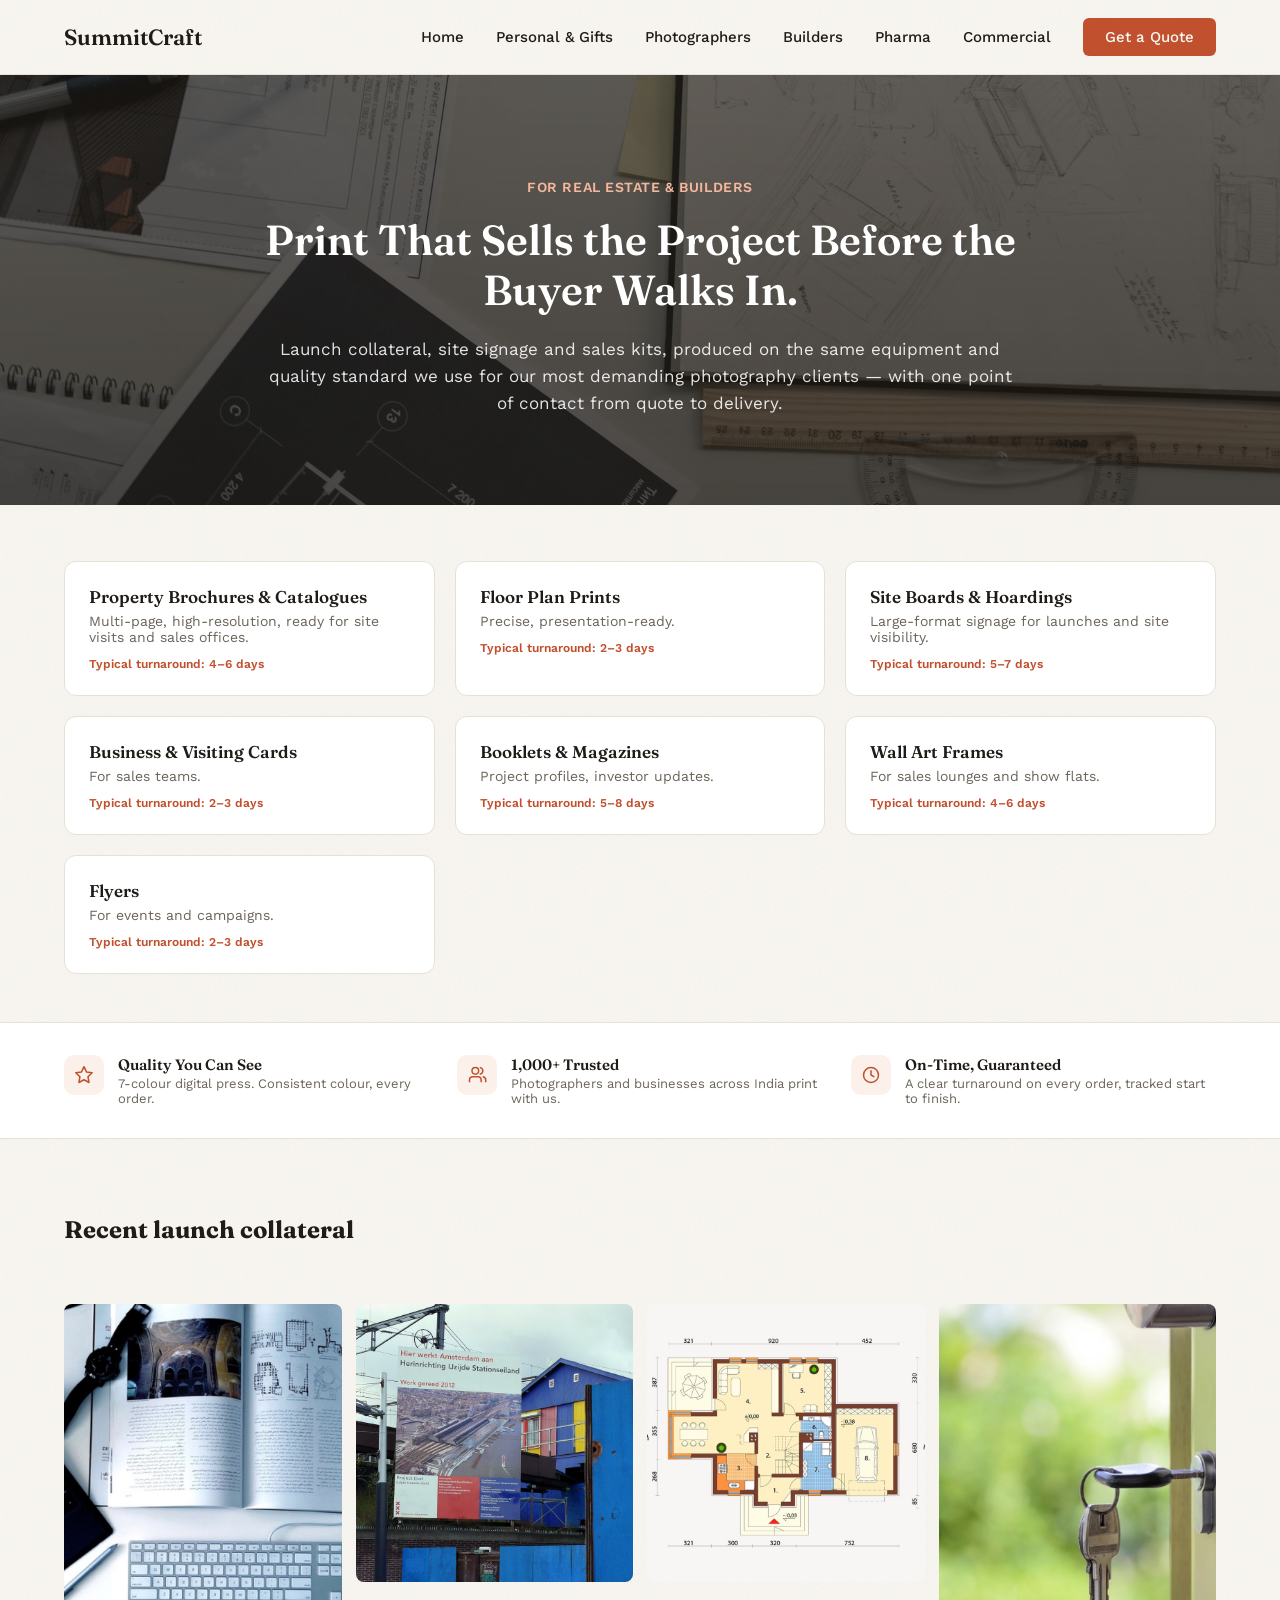
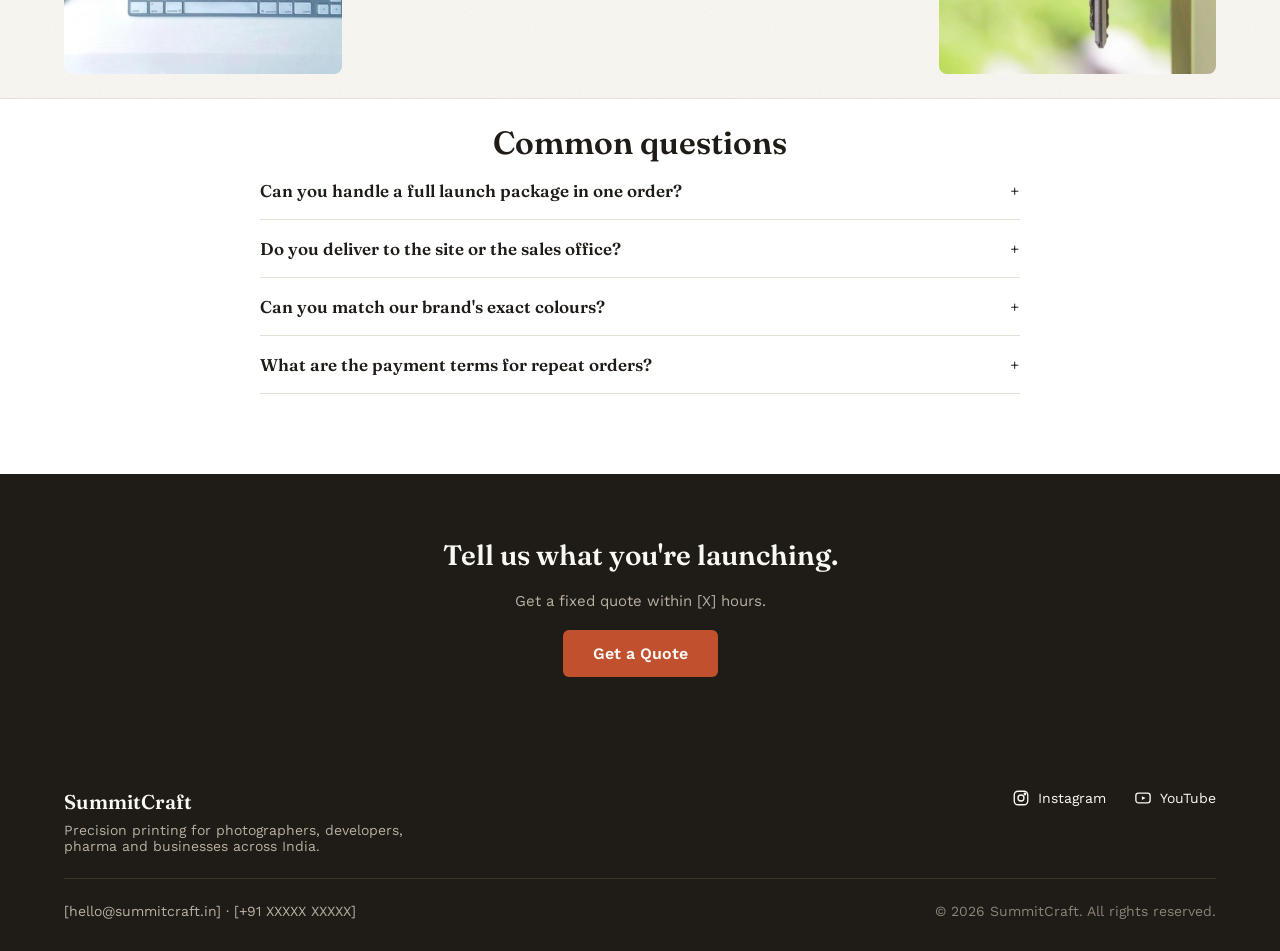
==== commit 3cf089c4: "Add photos to Personal, Photographers and Builders galleries Replaces the 12 remaining placeholder g" ====
--- a/builders.html
+++ b/builders.html
@@ -62,10 +62,10 @@
   <div class="section-inner">
     <h2 class="display">Recent launch collateral</h2>
     <div class="gallery">
-      <div class="gtile tall">Brochure spread</div>
-      <div class="gtile square">Site hoarding</div>
-      <div class="gtile square">Floor plan print</div>
-      <div class="gtile tall">Sales kit</div>
+      <img class="gtile tall" src="images/builders-brochure.jpg" alt="Open architecture magazine showing floor plans" loading="lazy">
+      <img class="gtile square" src="images/builders-hoarding.jpg" alt="Construction site board showing the finished project" loading="lazy">
+      <img class="gtile square" src="images/builders-floor-plan.jpg" alt="Colour floor plan of a house" loading="lazy">
+      <img class="gtile tall" src="images/builders-sales-kit.jpg" alt="Key in the front door of a new home" loading="lazy">
     </div>
   </div>
 </section>
--- a/styles.css
+++ b/styles.css
@@ -167,6 +167,7 @@
 }
 .gtile.tall { aspect-ratio: 3/4; }
 .gtile.square { aspect-ratio: 1; }
+img.gtile { display: block; width: 100%; height: auto; object-fit: cover; }
 
 /* FAQ */
 .faq-wrap { max-width: 760px; width: 100%; display: flex; flex-direction: column; }
@@ -259,4 +260,42 @@
   .steps { grid-template-columns: repeat(2, minmax(0, 1fr)); }
   .field-row { grid-template-columns: 1fr; }
   .hero h1, .page-hero h1 { font-size: 32px; }
-}
+  .site-header, .hero, .page-hero, .page-hero.hero-photo, .trust-badges, .returning-strip,
+  .section, .section-tight, .closing-cta, .site-footer, .quote-wrap { padding-left: 32px; padding-right: 32px; }
+}
+
+/* Phones — 16px side gutter, single-column cards */
+@media (max-width: 600px) {
+  .site-header, .hero, .page-hero, .page-hero.hero-photo, .trust-badges, .returning-strip,
+  .section, .section-tight, .closing-cta, .site-footer, .quote-wrap { padding-left: 16px; padding-right: 16px; }
+
+  .site-header { padding-top: 14px; padding-bottom: 14px; gap: 12px; }
+  .nav { gap: 10px 18px; }
+  .nav a { font-size: 14px; }
+  .nav .cta { padding: 8px 16px; }
+
+  .hero { padding-top: 64px; padding-bottom: 56px; }
+  .page-hero.hero-photo { padding-top: 64px; padding-bottom: 56px; }
+  .hero h1 { font-size: 30px; }
+  .page-hero h1 { font-size: 27px; }
+  .hero p, .page-hero p { font-size: 15px; }
+  .eyebrow { font-size: 12px; }
+
+  .section { padding-top: 56px; padding-bottom: 56px; }
+  .section-tight { padding-top: 40px; }
+  .section h2 { font-size: 26px; }
+  .section-inner { gap: 28px; }
+
+  .card-grid, .item-grid, .item-grid.cols-4 { grid-template-columns: 1fr; }
+  .card { padding: 22px; }
+  .item { padding: 20px; }
+
+  .faq-q { font-size: 16px; gap: 12px; }
+  .closing-cta { padding-top: 48px; padding-bottom: 48px; }
+  .closing-cta h2 { font-size: 24px; }
+  .site-footer { padding-top: 40px; }
+
+  .quote-wrap { padding-top: 32px; padding-bottom: 48px; }
+  .form-card { padding: 20px; }
+  .steps { padding: 20px 12px; gap: 16px 8px; }
+}
